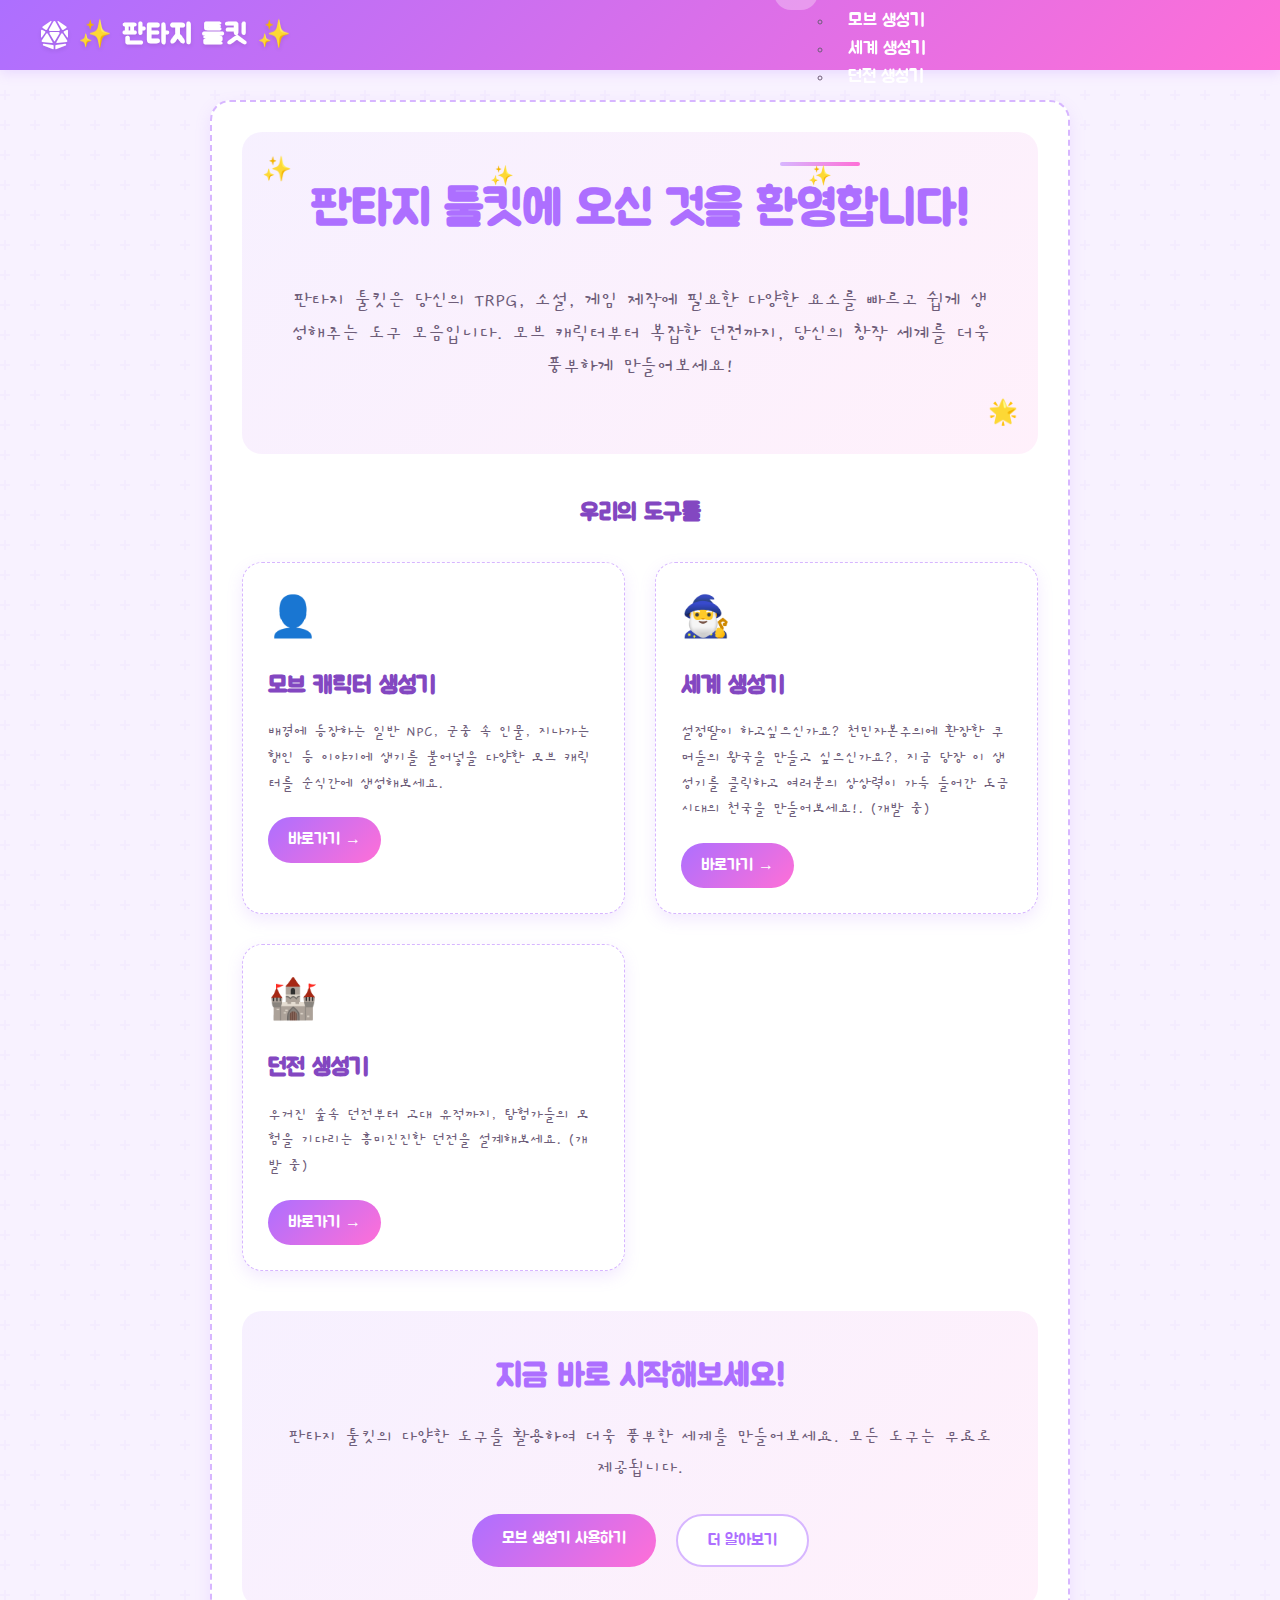
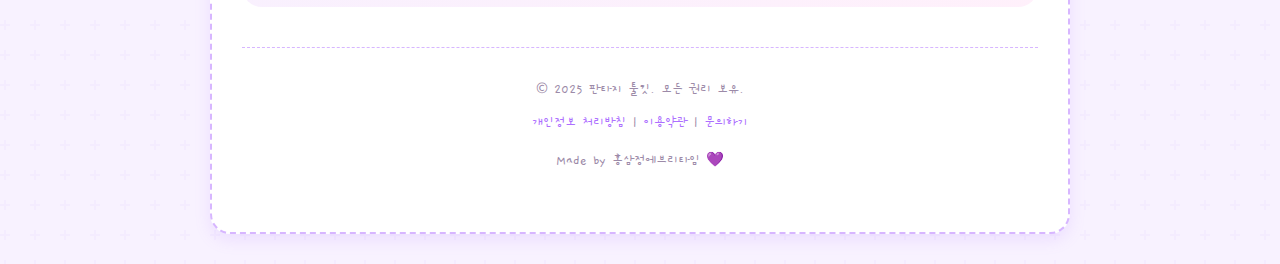
==== index.html @ 75e16e3f "Update index.html" ====
<!DOCTYPE html>
<html lang="ko">
<head>
    <meta charset="UTF-8">
    <meta name="viewport" content="width=device-width, initial-scale=1.0">
    <title>판타지 툴킷 - 당신의 상상을 현실로</title>
    <!-- 기본 스타일시트 로드 -->
    <link rel="stylesheet" href="assets/css/main.css">
    <style>
        /* 홈페이지 전용 스타일 */
        .hero-section {
            text-align: center;
            padding: 40px;
            margin-bottom: 40px;
            background: linear-gradient(135deg, rgba(173, 111, 255, 0.1), rgba(255, 111, 215, 0.1));
            border-radius: var(--border-radius);
            position: relative;
            overflow: hidden;
        }
        
        .hero-section::before {
            content: "✨";
            position: absolute;
            top: 20px;
            left: 20px;
            font-size: 24px;
            animation: bounce 2s infinite;
        }
        
        .hero-section::after {
            content: "🌟";
            position: absolute;
            bottom: 20px;
            right: 20px;
            font-size: 24px;
            animation: bounce 2s infinite;
            animation-delay: 0.5s;
        }
        
        .hero-title {
            font-size: 3rem;
            color: var(--primary-color);
            margin-bottom: 20px;
            font-family: 'Jua', sans-serif;
            position: relative;
            display: inline-block;
        }
        
        .hero-description {
            font-size: 1.3rem;
            color: var(--text-color);
            max-width: 700px;
            margin: 0 auto 30px;
            line-height: 1.6;
        }
        
        .features-container {
            display: grid;
            grid-template-columns: repeat(auto-fit, minmax(300px, 1fr));
            gap: 30px;
            margin-bottom: 40px;
        }
        
        .feature-card {
            background-color: var(--card-background);
            border-radius: var(--border-radius);
            padding: 25px;
            box-shadow: var(--shadow);
            border: 1px dashed var(--primary-light);
            transition: var(--transition);
            position: relative;
            overflow: hidden;
        }
        
        .feature-card:hover {
            transform: translateY(-5px);
            box-shadow: 0 10px 20px rgba(173, 111, 255, 0.2);
        }
        
        .feature-icon {
            font-size: 40px;
            margin-bottom: 15px;
            color: var(--primary-color);
            display: inline-block;
        }
        
        .feature-title {
            font-size: 1.5rem;
            color: var(--primary-dark);
            margin-bottom: 15px;
            font-family: 'Jua', sans-serif;
        }
        
        .feature-description {
            color: var(--text-color);
            margin-bottom: 20px;
        }
        
        .feature-link {
            display: inline-block;
            background: linear-gradient(135deg, var(--primary-color), var(--secondary-color));
            color: white;
            text-decoration: none;
            padding: 10px 20px;
            border-radius: 30px;
            font-weight: 500;
            transition: var(--transition);
            font-family: 'Jua', sans-serif;
        }
        
        .feature-link:hover {
            transform: translateY(-2px);
            box-shadow: 0 5px 15px rgba(173, 111, 255, 0.3);
        }
        
        .cta-section {
            text-align: center;
            padding: 40px;
            background: linear-gradient(135deg, rgba(173, 111, 255, 0.1), rgba(255, 111, 215, 0.1));
            border-radius: var(--border-radius);
            margin-bottom: 40px;
        }
        
        .cta-title {
            font-size: 2rem;
            color: var(--primary-color);
            margin-bottom: 20px;
            font-family: 'Jua', sans-serif;
        }
        
        .cta-description {
            margin-bottom: 30px;
            font-size: 1.2rem;
        }
        
        .cta-buttons {
            display: flex;
            justify-content: center;
            gap: 20px;
            flex-wrap: wrap;
        }
        
        .cta-button {
            padding: 12px 30px;
            border-radius: 30px;
            text-decoration: none;
            font-weight: 500;
            transition: var(--transition);
            font-family: 'Jua', sans-serif;
        }
        
        .primary-button {
            background: linear-gradient(135deg, var(--primary-color), var(--secondary-color));
            color: white;
            position: relative;
            overflow: hidden;
        }
        
        .primary-button:hover {
            transform: translateY(-3px);
            box-shadow: 0 8px 20px rgba(173, 111, 255, 0.4);
        }
        
        .primary-button:after {
            content: "";
            position: absolute;
            top: -50%;
            left: -60%;
            width: 20%;
            height: 200%;
            background: rgba(255, 255, 255, 0.3);
            transform: rotate(30deg);
            transition: all 0.6s;
        }
        
        .primary-button:hover:after {
            left: 100%;
        }
        
        .secondary-button {
            background-color: white;
            color: var(--primary-color);
            border: 2px solid var(--primary-light);
        }
        
        .secondary-button:hover {
            background-color: var(--primary-light);
            color: white;
            transform: translateY(-3px);
            box-shadow: 0 5px 15px rgba(173, 111, 255, 0.2);
        }
        
        .footer {
            text-align: center;
            padding: 30px;
            color: var(--text-light);
            font-size: 0.9rem;
            border-top: 1px dashed var(--primary-light);
            margin-top: 30px;
        }
        
        .footer a {
            color: var(--primary-color);
            text-decoration: none;
        }
        
        .footer a:hover {
            text-decoration: underline;
        }
        
        @media (max-width: 768px) {
            .hero-title {
                font-size: 2.5rem;
            }
            
            .hero-description {
                font-size: 1.1rem;
            }
            
            .features-container {
                grid-template-columns: 1fr;
            }
        }
    </style>
</head>
<body>
    <!-- ==================== 네비게이션 메뉴 ==================== -->
    <!-- ==================== 네비게이션 메뉴 ==================== -->
<nav class="nav-container">
    <div class="nav-inner">
        <!-- 로고 및 사이트 제목 -->
        <a href="/" class="nav-logo">
            <i class="fas fa-dice-d20"></i>
            ✨ 판타지 툴킷 ✨
        </a>
        
        <!-- 햄버거 메뉴 토글 버튼 (모바일 전용) -->
        <div class="menu-toggle" id="mobile-menu">
            <span></span>
            <span></span>
            <span></span>
        </div>
        
        <!-- 메뉴 링크 목록 -->
        <ul class="nav-links" id="nav-menu">
            <li><a href="/">홈</a></li>
            <li class="has-dropdown">
                <a href="/tools" class="dropdown-toggle">생성기 도구 <i class="fas fa-caret-down"></i></a>
                <ul class="dropdown-menu">
                    <li><a href="/tools/mob-generator/">모브 생성기</a></li>
                    <li><a href="/tools/world-generator/">세계 생성기</a></li>
                    <li><a href="/tools/dungeon-generator/">던전 생성기</a></li>
                </ul>
            </li>
            <li><a href="/utility">유틸리티</a></li>
            <li><a href="/lorebook">로어북 공유</a></li>
            <li><a href="/about.html">소개</a></li>
        </ul>
    </div>
</nav>

    <!-- 메인 콘텐츠 -->
    <div class="container">
        <!-- 히어로 섹션 -->
        <section class="hero-section">
            <h1 class="hero-title">판타지 툴킷에 오신 것을 환영합니다!</h1>
            <p class="hero-description">
                판타지 툴킷은 당신의 TRPG, 소설, 게임 제작에 필요한 다양한 요소를 빠르고 쉽게 생성해주는 도구 모음입니다.
                모브 캐릭터부터 복잡한 던전까지, 당신의 창작 세계를 더욱 풍부하게 만들어보세요!
            </p>
        </section>
        
        <!-- 기능 소개 섹션 -->
        <h2 style="text-align: center; margin-bottom: 30px; color: var(--primary-dark); font-family: 'Jua', sans-serif;">
            우리의 도구들
        </h2>
        
        <div class="features-container">
            <!-- 모브 생성기 -->
            <div class="feature-card">
                <span class="feature-icon">👤</span>
                <h3 class="feature-title">모브 캐릭터 생성기</h3>
                <p class="feature-description">
                    배경에 등장하는 일반 NPC, 군중 속 인물, 지나가는 행인 등 
                    이야기에 생기를 불어넣을 다양한 모브 캐릭터를 순식간에 생성해보세요.
                </p>
                <a href="/MobJAKO-CHAGEN/tools/mob-generator/" class="feature-link">바로가기 →</a>
            </div>
            
            <!-- 세계 생성기 (미구현) -->
            <div class="feature-card">
                <span class="feature-icon">🧙‍♂️</span>
                <h3 class="feature-title">세계 생성기</h3>
                <p class="feature-description">
                    설정딸이 하고싶으신가요? 천민자본주의에 환장한 쿠머들의 왕국을 만들고 싶으신가요?, 
                    지금 당장 이 생성기를 클릭하고 여러분의 상상력이 가득 들어간 도금시대의 천국을 만들어보세요!.
                    (개발 중)
                </p>
                <a href="/MobJAKO-CHAGEN/tools/world-generator/" class="feature-link">바로가기 →</a>
            </div>
            
            <!-- 던전 생성기 (미구현) -->
            <div class="feature-card">
                <span class="feature-icon">🏰</span>
                <h3 class="feature-title">던전 생성기</h3>
                <p class="feature-description">
                    우거진 숲속 던전부터 고대 유적까지, 
                    탐험가들의 모험을 기다리는 흥미진진한 던전을 설계해보세요.
                    (개발 중)
                </p>
                <a href="/MobJAKO-CHAGEN/tools/dungeon-generator/" class="feature-link">바로가기 →</a>
            </div>
        </div>
        
        <!-- CTA 섹션 -->
        <section class="cta-section">
            <h2 class="cta-title">지금 바로 시작해보세요!</h2>
            <p class="cta-description">
                판타지 툴킷의 다양한 도구를 활용하여 더욱 풍부한 세계를 만들어보세요.
                모든 도구는 무료로 제공됩니다.
            </p>
            <div class="cta-buttons">
                <a href="/MobJAKO-CHAGEN/tools/mob-generator/" class="cta-button primary-button">모브 생성기 사용하기</a>
                <a href="/MobJAKO-CHAGEN/about.html" class="cta-button secondary-button">더 알아보기</a>
            </div>
        </section>
        
        <!-- 푸터 -->
        <footer class="footer">
            <p>© 2025 판타지 툴킷. 모든 권리 보유.</p>
            <p style="margin-top: 10px;">
                <a href="/privacy.html">개인정보 처리방침</a> | 
                <a href="/terms.html">이용약관</a> | 
                <a href="/contact.html">문의하기</a>
            </p>
            <p style="margin-top: 15px;">
                Made by 홍삼정에브리타임 💜
            </p>
        </footer>
    </div>

    <!-- 공통 자바스크립트 로드 -->
    <script src="assets/js/common.js"></script>
</body>
</html>
---- assets/css/main.css ----
/* 
 * main.css - 판타지 툴킷의 메인 스타일시트
 * 모든 CSS 모듈을 불러오는 파일입니다
 */

@import url('https://fonts.googleapis.com/css2?family=Jua&family=Gaegu:wght@300;400;700&family=Noto+Sans+KR:wght@300;400;500;700&display=swap');
@import url('https://cdnjs.cloudflare.com/ajax/libs/font-awesome/6.4.0/css/all.min.css');

/* 기본 변수 및 스타일 */
@import url('../css/variables.css');
@import url('../css/reset.css');

/* 컴포넌트 및 레이아웃 */
@import url('../css/navigation.css');
@import url('../css/components.css');
@import url('../css/animations.css');

/* 생성기 관련 스타일 - 필요한 경우 특정 페이지에서만 로드 */
/* @import url('../css/generator-common.css'); */
/* @import url('../css/world-generator.css'); */
/* @import url('../css/dungeon-generator.css'); */

/* 추가 스타일 - 이 아래에 새로운 스타일시트를 import 할 수 있습니다 */
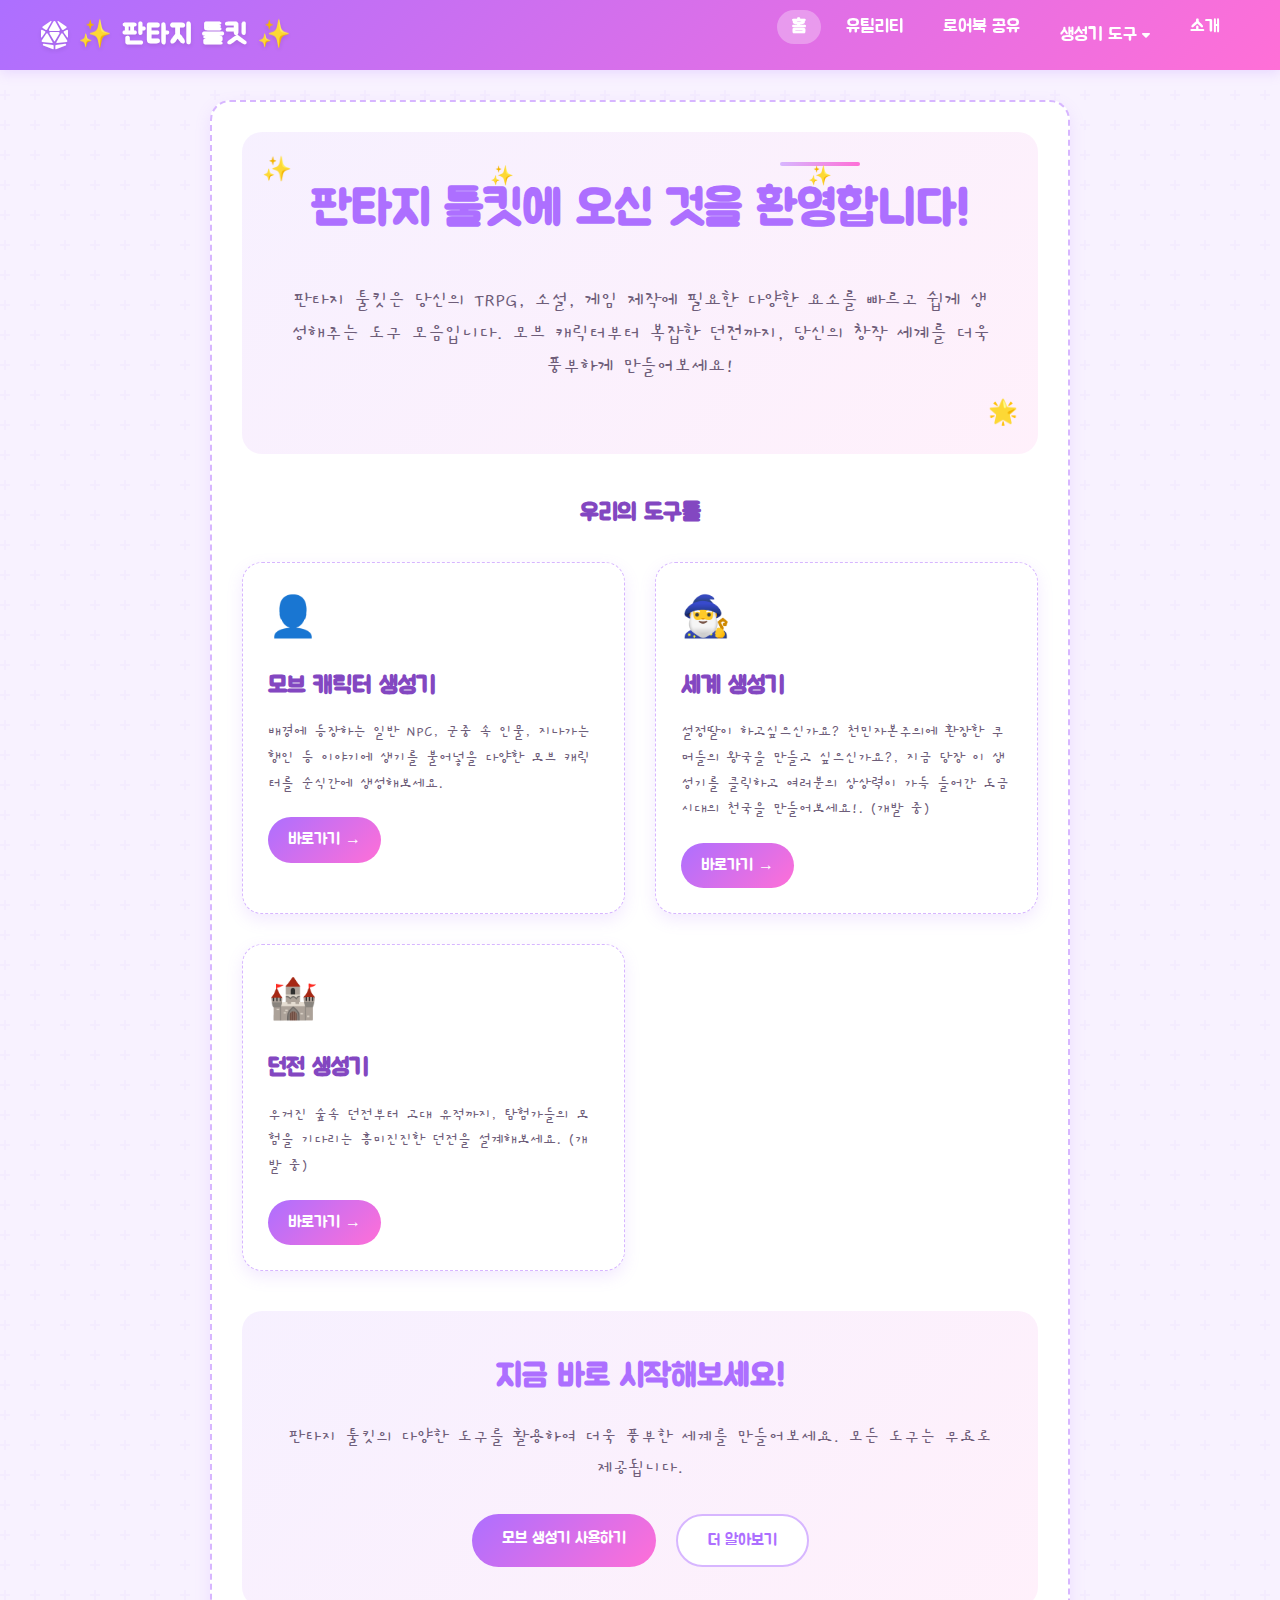
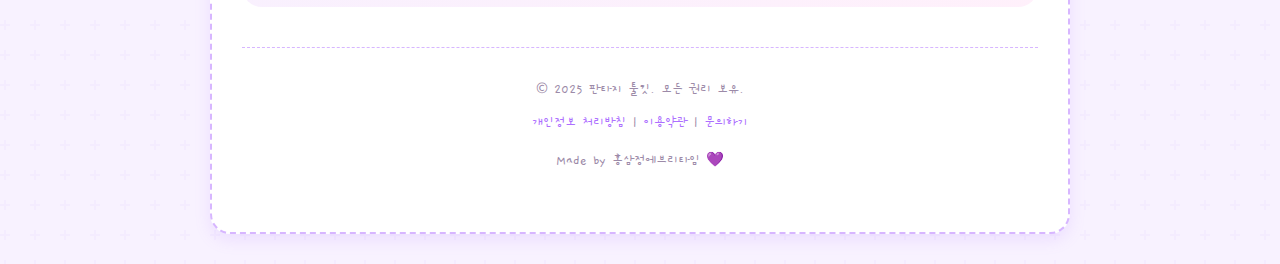
==== commit 2aec6f09: "Update index.html" ====
--- a/index.html
+++ b/index.html
@@ -225,7 +225,6 @@
 </head>
 <body>
     <!-- ==================== 네비게이션 메뉴 ==================== -->
-    <!-- ==================== 네비게이션 메뉴 ==================== -->
 <nav class="nav-container">
     <div class="nav-inner">
         <!-- 로고 및 사이트 제목 -->
@@ -243,8 +242,10 @@
         
         <!-- 메뉴 링크 목록 -->
         <ul class="nav-links" id="nav-menu">
-            <li><a href="/">홈</a></li>
-            <li class="has-dropdown">
+            <li id="menu-home"><a href="/">홈</a></li>
+            <li id="menu-utility"><a href="/utility">유틸리티</a></li>
+            <li id="menu-lorebook"><a href="/lorebook">로어북 공유</a></li>
+            <li id="menu-generator" class="has-dropdown">
                 <a href="/tools" class="dropdown-toggle">생성기 도구 <i class="fas fa-caret-down"></i></a>
                 <ul class="dropdown-menu">
                     <li><a href="/tools/mob-generator/">모브 생성기</a></li>
@@ -252,9 +253,7 @@
                     <li><a href="/tools/dungeon-generator/">던전 생성기</a></li>
                 </ul>
             </li>
-            <li><a href="/utility">유틸리티</a></li>
-            <li><a href="/lorebook">로어북 공유</a></li>
-            <li><a href="/about.html">소개</a></li>
+            <li id="menu-about"><a href="/about.html">소개</a></li>
         </ul>
     </div>
 </nav>
--- a/assets/css/main.css
+++ b/assets/css/main.css
@@ -14,6 +14,7 @@
 @import url('../css/navigation.css');
 @import url('../css/components.css');
 @import url('../css/animations.css');
+@import url('../css/dropdown.css'); /* 새로 추가된 드롭다운 메뉴 스타일 */
 
 /* 생성기 관련 스타일 - 필요한 경우 특정 페이지에서만 로드 */
 /* @import url('../css/generator-common.css'); */
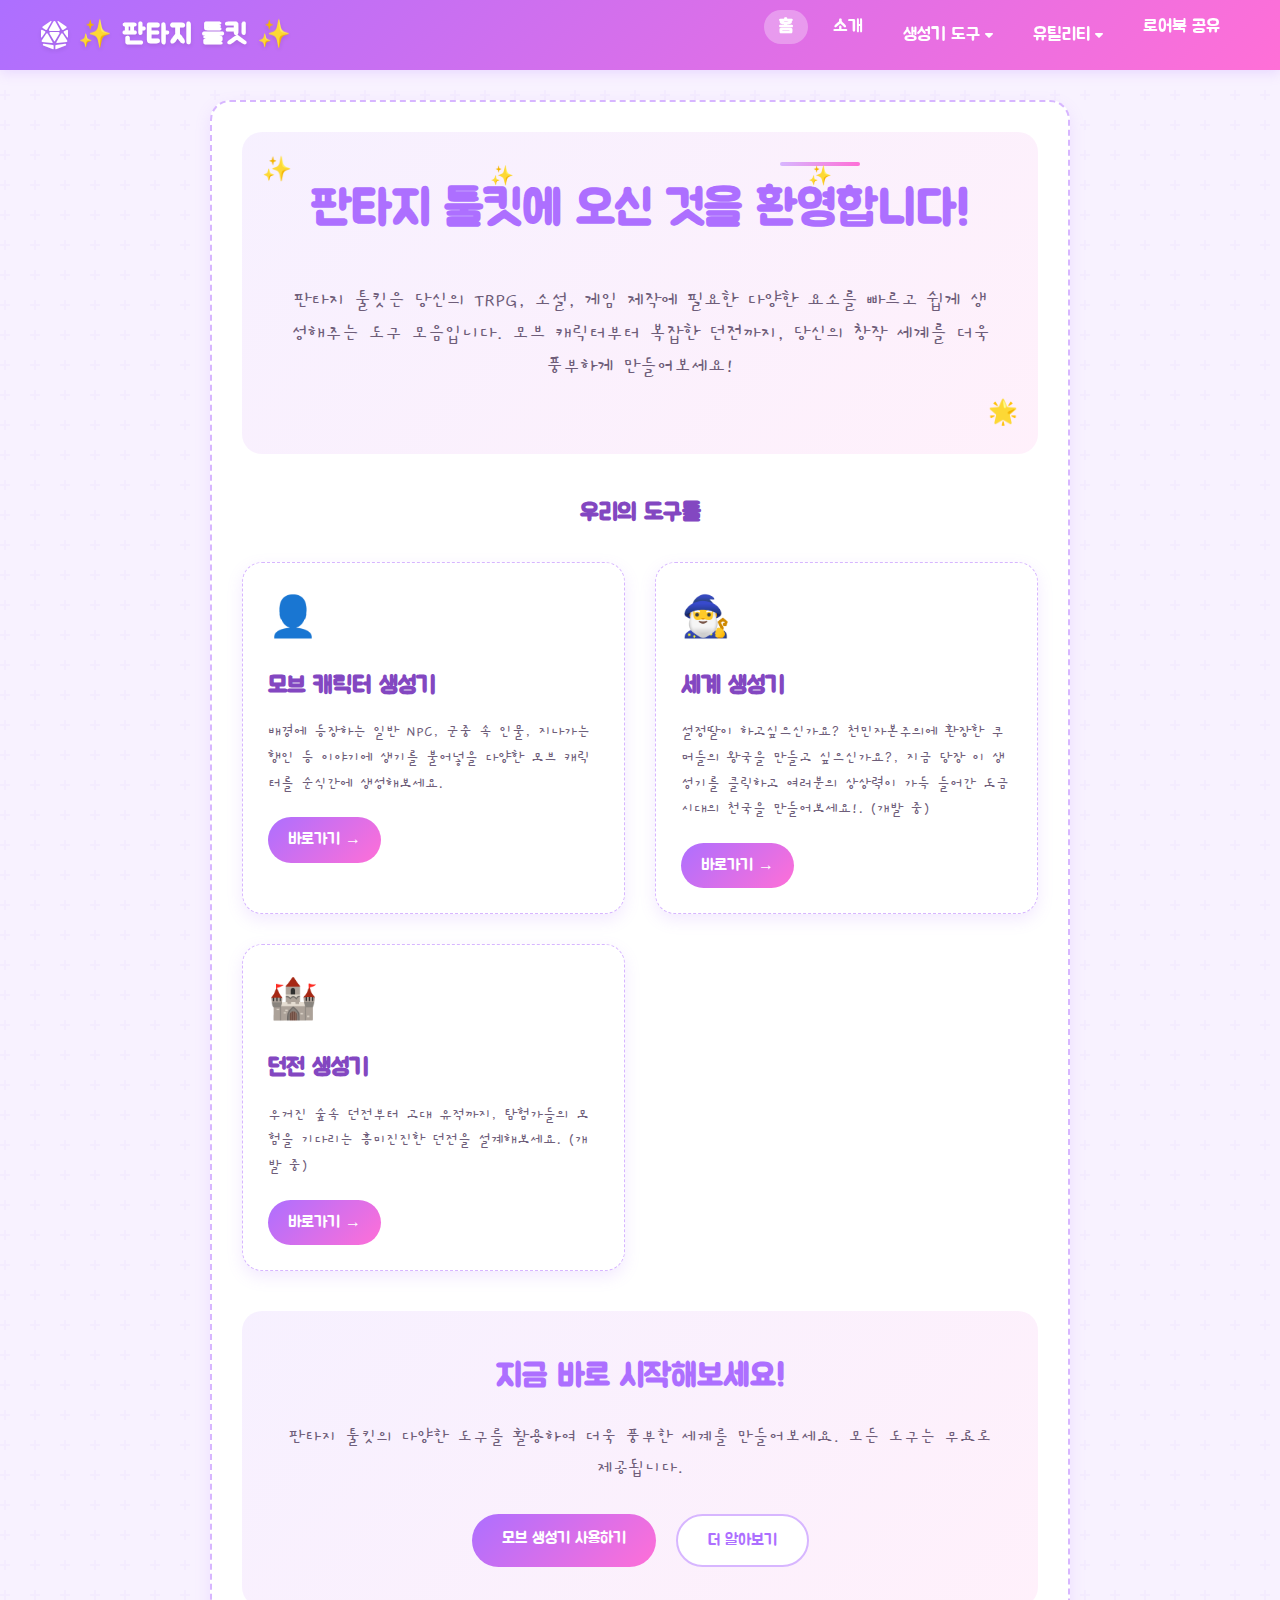
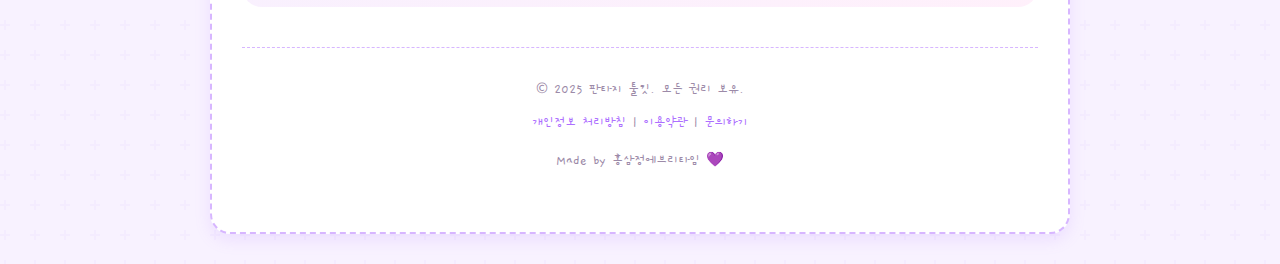
==== commit c9012d34: "Update index.html" ====
--- a/index.html
+++ b/index.html
@@ -243,7 +243,13 @@
         <!-- 메뉴 링크 목록 -->
         <ul class="nav-links" id="nav-menu">
             <li id="menu-home"><a href="/">홈</a></li>
-            <li id="menu-utility"><a href="/utility">유틸리티</a></li>
+            <li id="menu-utility" class="has-dropdown">
+                <a href="/utility" class="dropdown-toggle">유틸리티 <i class="fas fa-caret-down"></i></a>
+                <ul class="dropdown-menu">
+                    <li><a href="/utility">AI 번역</a></li>
+                    <li><a href="/utility/lorebook-generator/">로어북 생성기</a></li>
+                </ul>
+            </li>
             <li id="menu-lorebook"><a href="/lorebook">로어북 공유</a></li>
             <li id="menu-generator" class="has-dropdown">
                 <a href="/tools" class="dropdown-toggle">생성기 도구 <i class="fas fa-caret-down"></i></a>
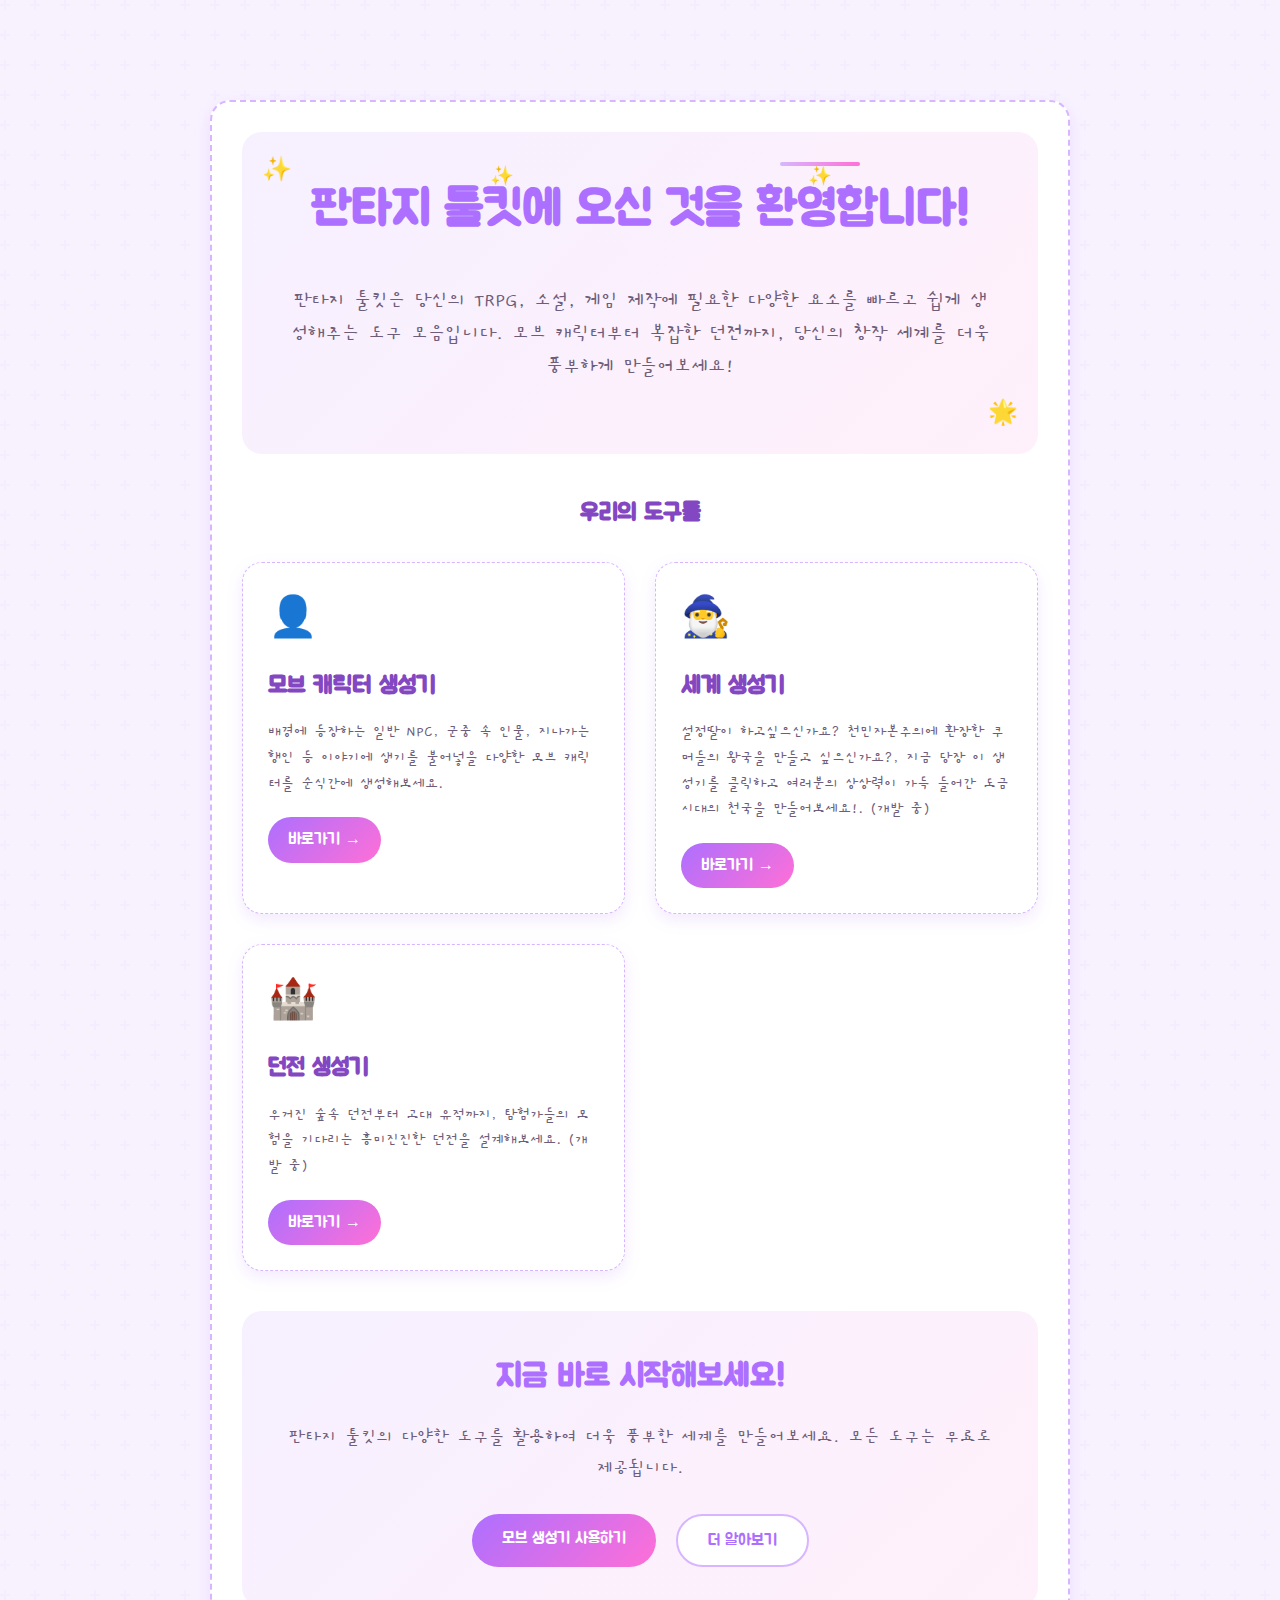
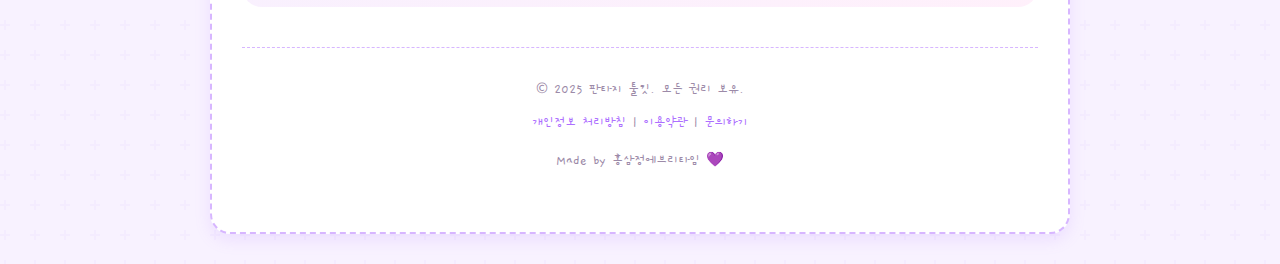
==== commit 65ca0b37: "Update index.html" ====
--- a/index.html
+++ b/index.html
@@ -225,44 +225,7 @@
 </head>
 <body>
     <!-- ==================== 네비게이션 메뉴 ==================== -->
-<nav class="nav-container">
-    <div class="nav-inner">
-        <!-- 로고 및 사이트 제목 -->
-        <a href="/" class="nav-logo">
-            <i class="fas fa-dice-d20"></i>
-            ✨ 판타지 툴킷 ✨
-        </a>
-        
-        <!-- 햄버거 메뉴 토글 버튼 (모바일 전용) -->
-        <div class="menu-toggle" id="mobile-menu">
-            <span></span>
-            <span></span>
-            <span></span>
-        </div>
-        
-        <!-- 메뉴 링크 목록 -->
-        <ul class="nav-links" id="nav-menu">
-            <li id="menu-home"><a href="/">홈</a></li>
-            <li id="menu-utility" class="has-dropdown">
-                <a href="/utility" class="dropdown-toggle">유틸리티 <i class="fas fa-caret-down"></i></a>
-                <ul class="dropdown-menu">
-                    <li><a href="/utility">AI 번역</a></li>
-                    <li><a href="/utility/lorebook-generator/">로어북 생성기</a></li>
-                </ul>
-            </li>
-            <li id="menu-lorebook"><a href="/lorebook">로어북 공유</a></li>
-            <li id="menu-generator" class="has-dropdown">
-                <a href="/tools" class="dropdown-toggle">생성기 도구 <i class="fas fa-caret-down"></i></a>
-                <ul class="dropdown-menu">
-                    <li><a href="/tools/mob-generator/">모브 생성기</a></li>
-                    <li><a href="/tools/world-generator/">세계 생성기</a></li>
-                    <li><a href="/tools/dungeon-generator/">던전 생성기</a></li>
-                </ul>
-            </li>
-            <li id="menu-about"><a href="/about.html">소개</a></li>
-        </ul>
-    </div>
-</nav>
+    <div id="header-placeholder"></div>
 
     <!-- 메인 콘텐츠 -->
     <div class="container">
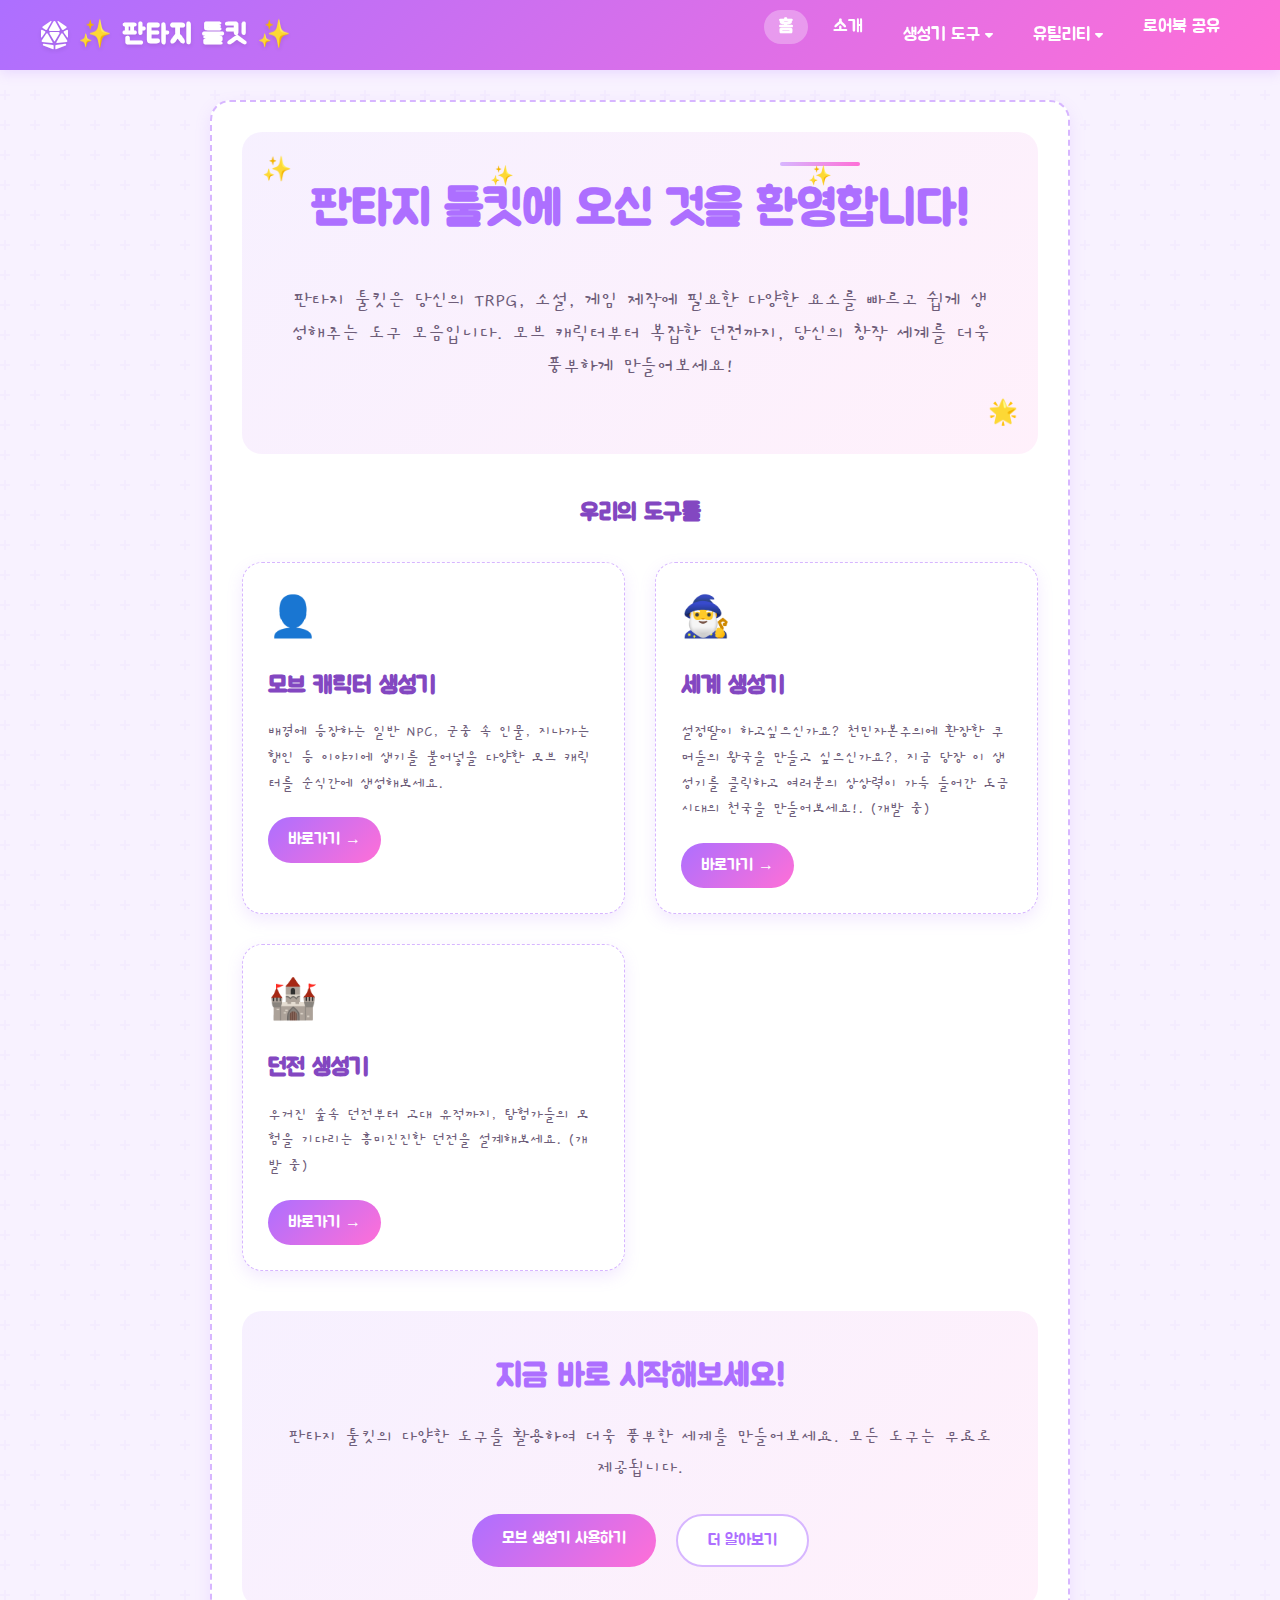
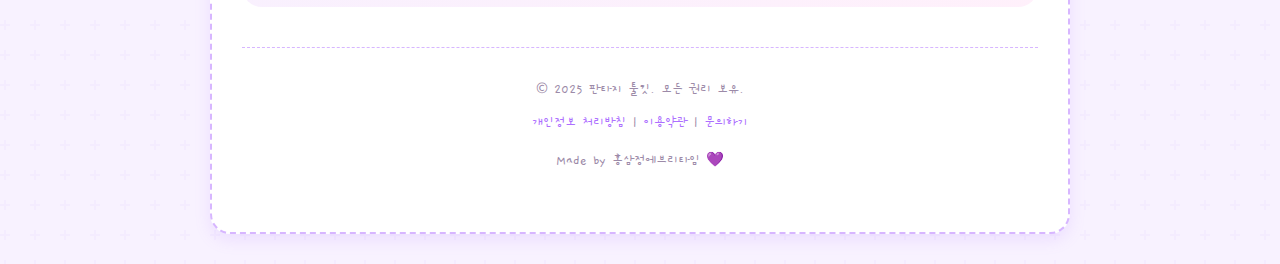
==== commit 482bc2bb: "Update index.html" ====
--- a/index.html
+++ b/index.html
@@ -309,5 +309,9 @@
 
     <!-- 공통 자바스크립트 로드 -->
     <script src="assets/js/common.js"></script>
+    <!-- Header 스크립트 로드 -->
+    <script src="../../assets/js/loadHeader.js"></script>
+    <!-- Footer 스크립트 로드 -->
+    <script src="../../assets/js/loadFooter.js"></script>
 </body>
 </html>
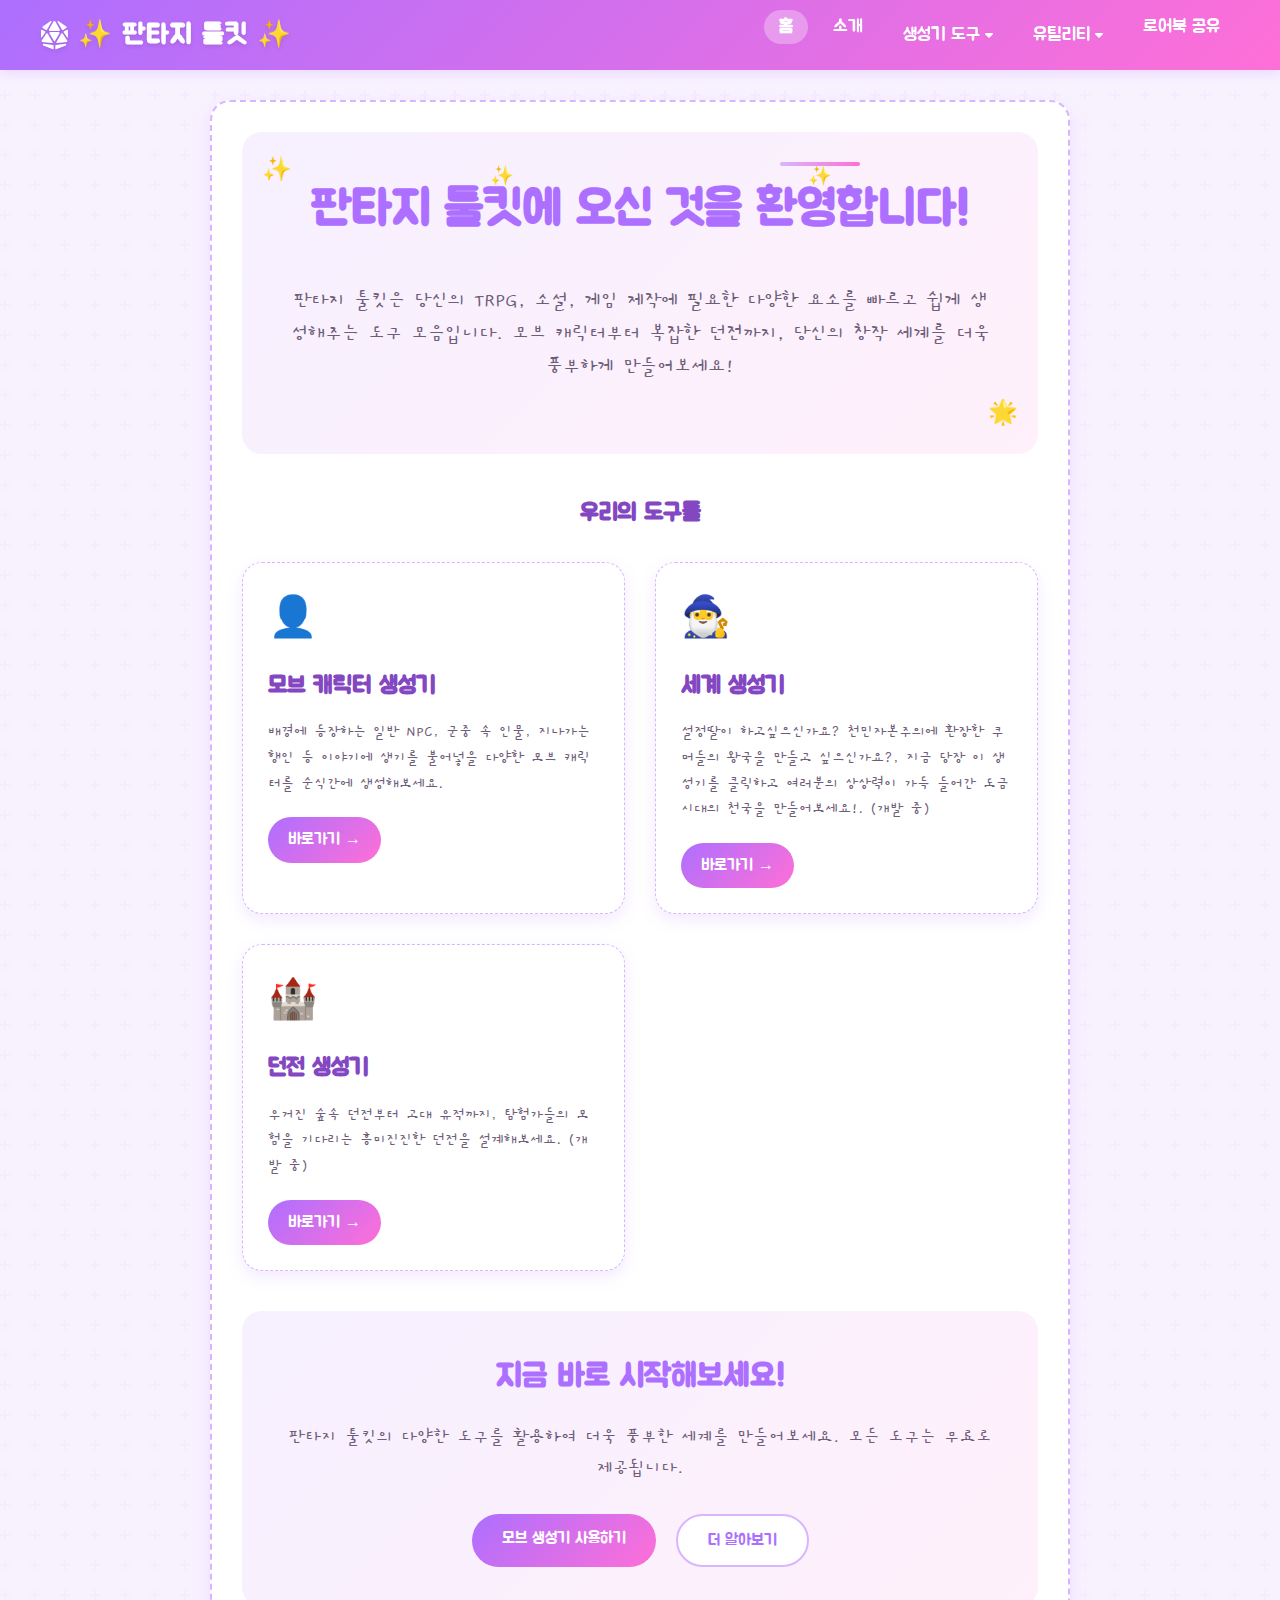
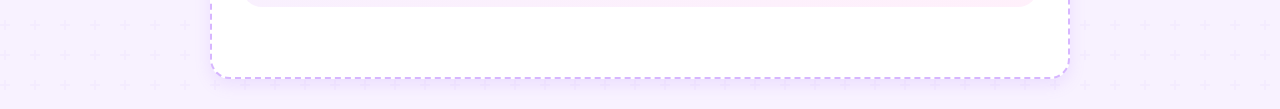
==== commit 7ddc8630: "Update index.html" ====
--- a/index.html
+++ b/index.html
@@ -293,25 +293,16 @@
             </div>
         </section>
         
-        <!-- 푸터 -->
-        <footer class="footer">
-            <p>© 2025 판타지 툴킷. 모든 권리 보유.</p>
-            <p style="margin-top: 10px;">
-                <a href="/privacy.html">개인정보 처리방침</a> | 
-                <a href="/terms.html">이용약관</a> | 
-                <a href="/contact.html">문의하기</a>
-            </p>
-            <p style="margin-top: 15px;">
-                Made by 홍삼정에브리타임 💜
-            </p>
-        </footer>
+        <!-- footer
+        <div id="footer-placeholder"></div>
+        -->
     </div>
 
     <!-- 공통 자바스크립트 로드 -->
     <script src="assets/js/common.js"></script>
     <!-- Header 스크립트 로드 -->
-    <script src="../../assets/js/loadHeader.js"></script>
+    <script src="assets/js/loadHeader.js"></script>
     <!-- Footer 스크립트 로드 -->
-    <script src="../../assets/js/loadFooter.js"></script>
+    <script src="assets/js/loadFooter.js"></script>
 </body>
 </html>
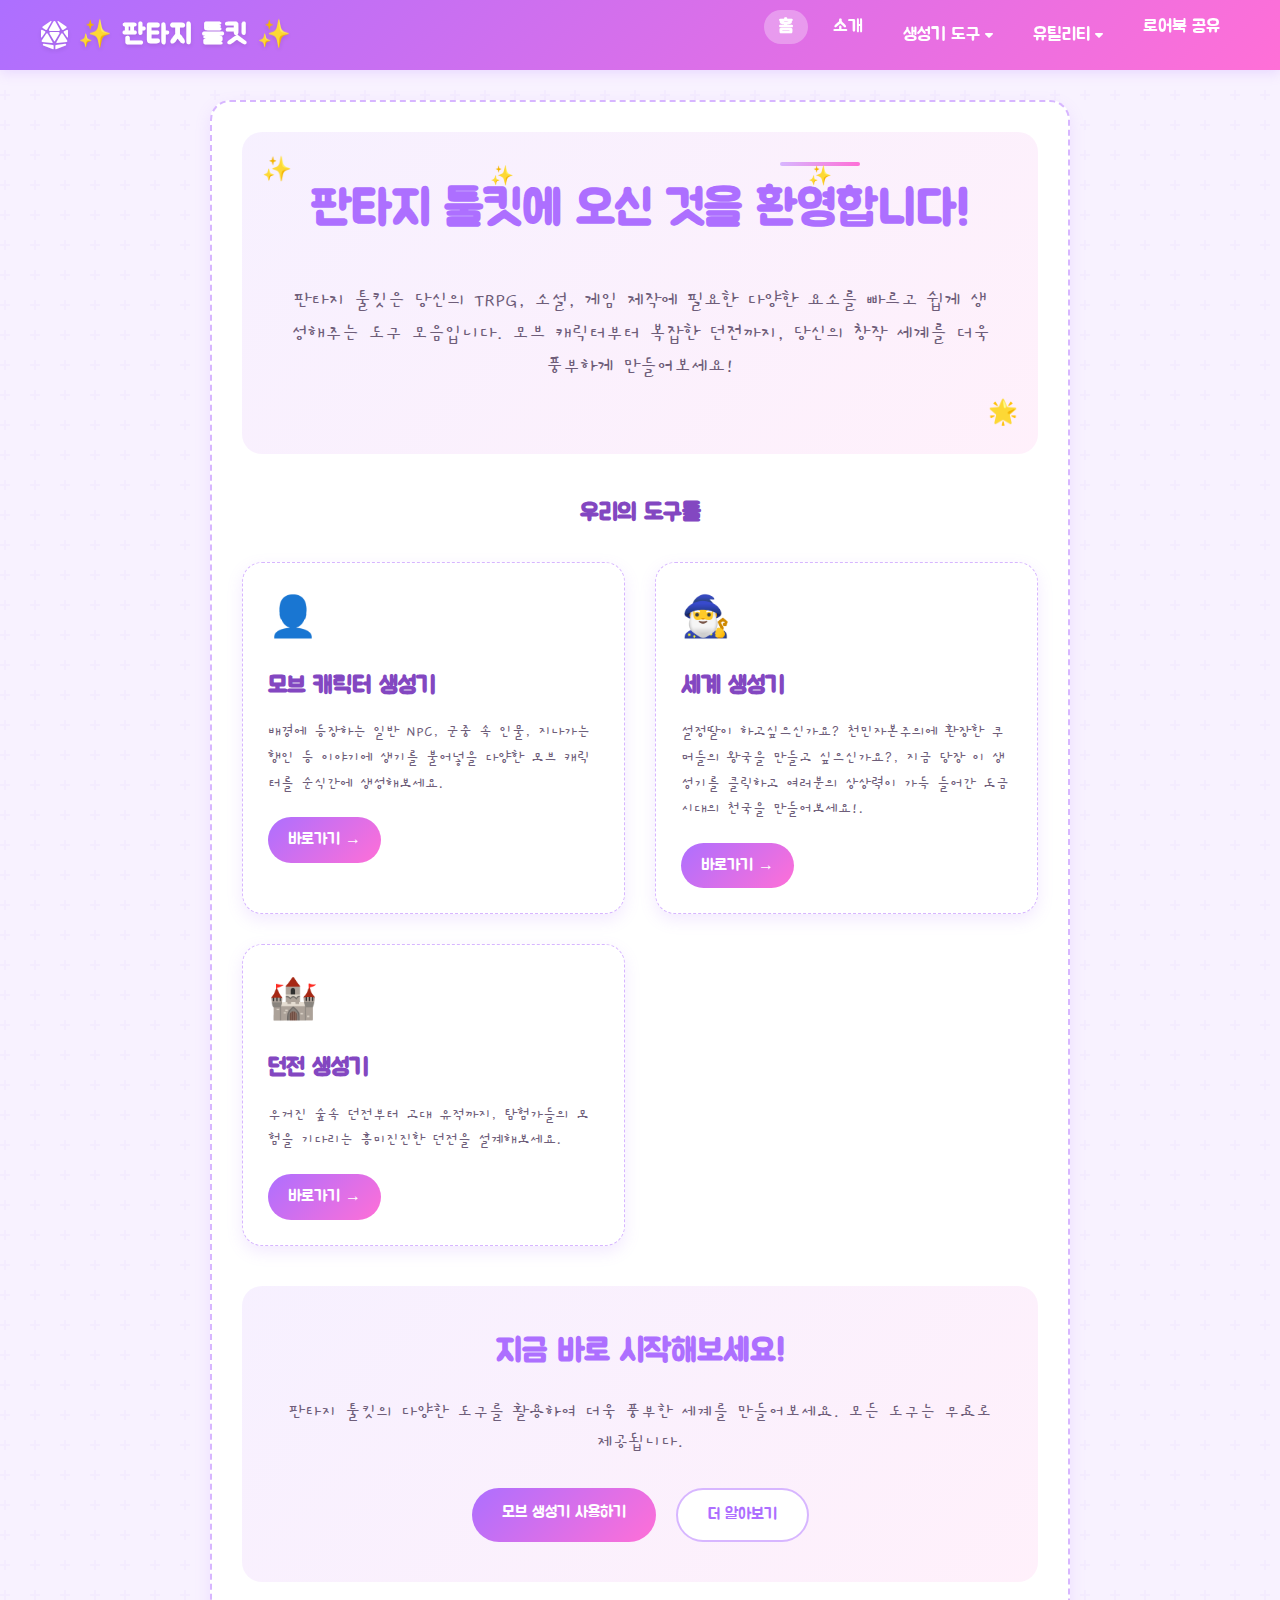
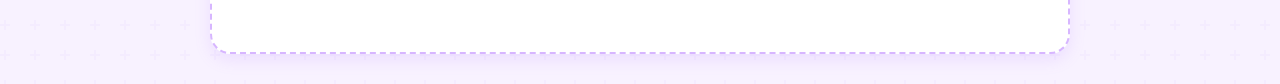
==== commit da6be1a1: "Update index.html" ====
--- a/index.html
+++ b/index.html
@@ -262,7 +262,6 @@
                 <p class="feature-description">
                     설정딸이 하고싶으신가요? 천민자본주의에 환장한 쿠머들의 왕국을 만들고 싶으신가요?, 
                     지금 당장 이 생성기를 클릭하고 여러분의 상상력이 가득 들어간 도금시대의 천국을 만들어보세요!.
-                    (개발 중)
                 </p>
                 <a href="/MobJAKO-CHAGEN/tools/world-generator/" class="feature-link">바로가기 →</a>
             </div>
@@ -274,7 +273,6 @@
                 <p class="feature-description">
                     우거진 숲속 던전부터 고대 유적까지, 
                     탐험가들의 모험을 기다리는 흥미진진한 던전을 설계해보세요.
-                    (개발 중)
                 </p>
                 <a href="/MobJAKO-CHAGEN/tools/dungeon-generator/" class="feature-link">바로가기 →</a>
             </div>
